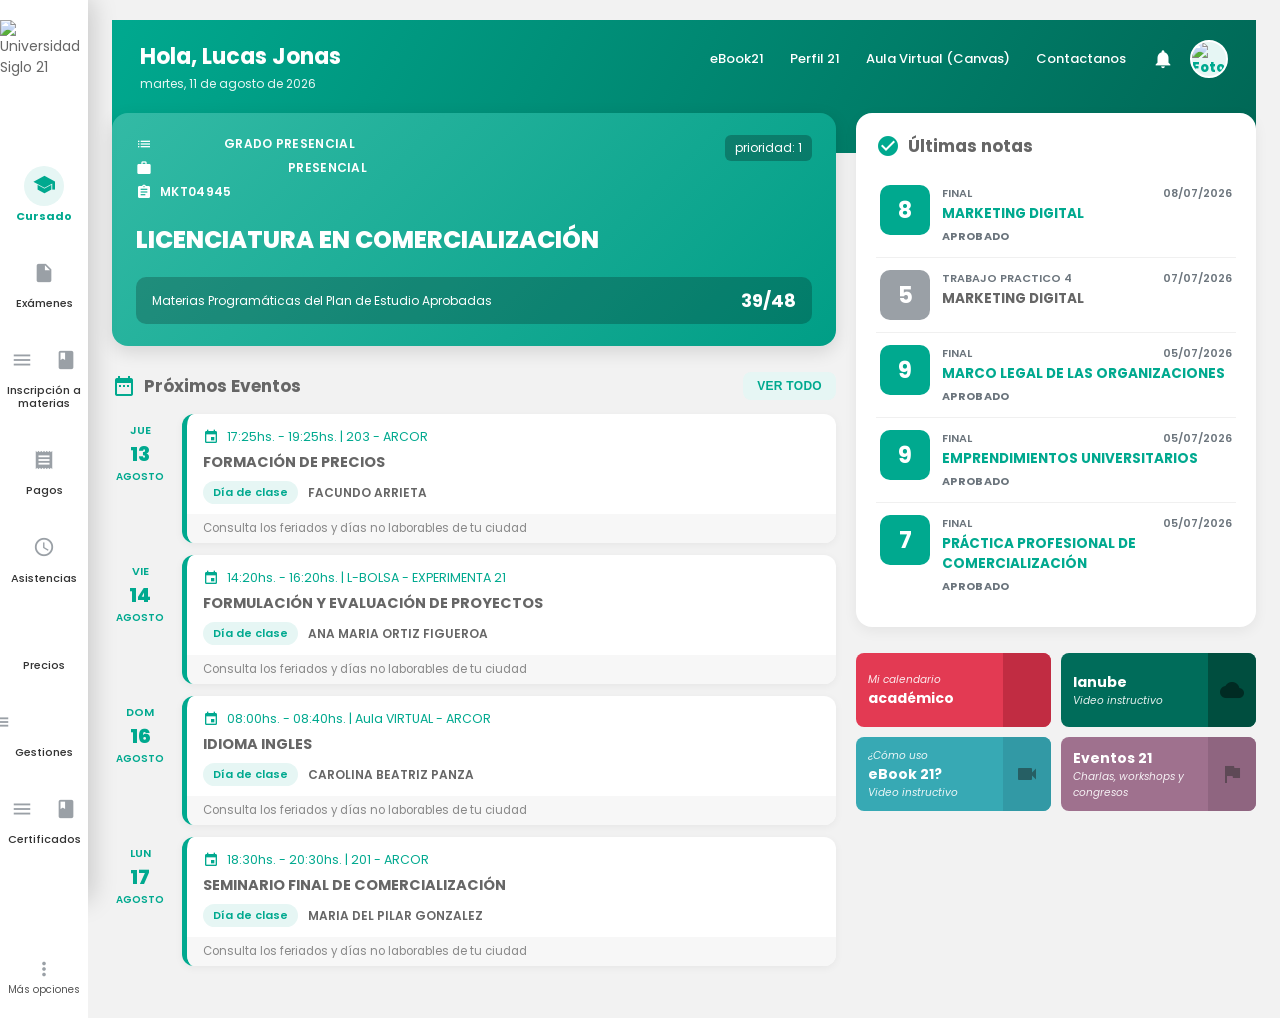
==== dashboard.html @ ba688d47 "Add files via upload" ====
<!DOCTYPE html>
<html lang="es-AR">
<head>
<meta charset="UTF-8">
<title>Universidad Demo 21 - Portal Estudiantes</title>
<meta name="viewport" content="width=device-width, initial-scale=1">
<link rel="preconnect" href="https://fonts.googleapis.com">
<link rel="preconnect" href="https://fonts.gstatic.com" crossorigin>
<link href="https://fonts.googleapis.com/css2?family=Poppins:wght@300;400;500;600;700;800&display=swap" rel="stylesheet">
<link href="https://fonts.googleapis.com/icon?family=Material+Icons" rel="stylesheet">
<style>
  :root{
    --green-1000:#00a98f;
    --deep-green-1000:#006755;
    --green-100:#e6f6f4;
    --pink:#e34274;
    --text-main:#00a98f;
    --text-muted:#666;
    --border:#eee;
  }
  *{box-sizing:border-box;margin:0;padding:0;}
  body{
    font-family:'Poppins',sans-serif;
    background:#f2f2f2;
    color:#666;
    font-size:14px;
  }
  .layout{display:flex;min-height:100vh;}

  /* ===== SIDEBAR ===== */
  .sidebar{
    width:88px;
    background:#fff;
    display:flex;
    flex-direction:column;
    align-items:center;
    padding:20px 0;
    flex-shrink:0;
    position:relative;
    z-index:55;
  }
  .sidebar-brand{
    width:44px;height:44px;
    border-radius:50%;
    background:#fff;
    border:2px solid var(--green-1000);
    color:var(--green-1000);
    display:flex;align-items:center;justify-content:center;
    font-weight:800;font-size:12px;
    margin-bottom:24px;
    flex-shrink:0;
  }
  .sidebar-nav{
    display:flex;
    flex-direction:column;
    justify-content:center;
    align-items:center;
    flex:1;
    width:100%;
  }
  .sidebar-item{
    display:flex;
    flex-direction:column;
    align-items:center;
    text-align:center;
    color:#333;
    text-decoration:none;
    margin-bottom:22px;
    width:100%;
    padding:4px 6px;
    cursor:pointer;
  }
  .sidebar-item .icon-circle{
    width:40px;height:40px;
    border-radius:50%;
    display:flex;align-items:center;justify-content:center;
    margin-bottom:4px;
    background:transparent;
    transition:background .15s ease;
  }
  .sidebar-item .material-icons{font-size:22px;color:#9aa0a6;}
  .sidebar-item span{font-size:11px;font-weight:500;line-height:1.2;color:#333;}
  .sidebar-item.active .icon-circle{background:var(--green-100);}
  .sidebar-item.active .material-icons{color:var(--green-1000);}
  .sidebar-item.active span{color:var(--green-1000);font-weight:700;}
  .sidebar-more{
    margin-top:auto;
    display:flex;
    flex-direction:column;
    align-items:center;
    color:#555;
    cursor:pointer;
  }
  .sidebar-more .material-icons{font-size:22px;color:#9aa0a6;}
  .sidebar-more span{font-size:10px;margin-top:2px;}

  /* ===== MAIN ===== */
  .main{flex:1;min-width:0;padding:20px 24px 40px;}

  .header{
    background:linear-gradient(120deg,var(--green-1000),var(--deep-green-1000));
    border-radius:0 0 28px 0;
    color:#fff;
    padding:20px 28px 60px;
    position:relative;
    overflow:hidden;
    margin-bottom:-40px;
  }
  .header .top-row{
    display:flex;
    justify-content:space-between;
    align-items:flex-start;
    flex-wrap:wrap;
    gap:12px;
  }
  .header h1{font-size:22px;font-weight:700;}
  .header .date{font-size:12px;opacity:.9;margin-top:2px;}
  .header nav{display:flex;gap:26px;align-items:center;flex-wrap:wrap;}
  .header nav a{color:#fff;text-decoration:none;font-size:13px;font-weight:500;}
  .header nav a:hover{text-decoration:underline;}
  .header-icons{display:flex;align-items:center;gap:16px;}
  .header-icons .material-icons{font-size:22px;cursor:pointer;}

  /* ===== PROFILE PANEL ===== */
  .profile-overlay{
    position:fixed;top:0;left:88px;right:0;bottom:0;background:rgba(0,0,0,.35);z-index:40;
    opacity:0;pointer-events:none;transition:opacity .2s ease;
  }
  .profile-overlay.open{opacity:1;pointer-events:auto;}
  .profile-panel{
    position:fixed;top:0;left:88px;height:100vh;width:360px;max-width:calc(100vw - 88px);
    background:#fff;z-index:50;transform:translateX(-100%);
    transition:transform .25s ease;display:flex;flex-direction:column;
    box-shadow:4px 0 24px rgba(0,0,0,.18);
  }
  .profile-panel.open{transform:translateX(0);}
  .profile-header{
    background:var(--green-1000);color:#fff;padding:18px 20px;
    display:flex;align-items:center;gap:10px;flex-shrink:0;
  }
  .profile-header .material-icons{cursor:pointer;font-size:20px;}
  .profile-header h3{font-size:16px;font-weight:600;}
  .profile-body{flex:1;overflow-y:auto;padding:22px 20px 40px;}
  .profile-section-title{color:var(--green-1000);font-size:16px;font-weight:800;margin-bottom:16px;}
  .profile-top{display:flex;gap:16px;align-items:flex-start;margin-bottom:6px;}
  .profile-avatar-lg{
    width:72px;height:72px;border-radius:50%;
    background:var(--green-100);
    border:2px solid var(--green-1000);
    flex-shrink:0;
    display:flex;align-items:center;justify-content:center;
    font-weight:800;font-size:22px;color:var(--green-1000);
  }
  .info-row{margin-bottom:10px;}
  .info-label{display:block;color:var(--green-1000);font-size:12px;font-weight:600;margin-bottom:1px;}
  .info-value{font-size:13px;color:#333;word-break:break-word;}
  .profile-body hr{border:none;border-top:1px solid #eee;margin:16px 0 20px;}
  .field{margin-bottom:14px;}
  .field label{display:block;font-size:12px;color:var(--green-1000);font-weight:600;margin-bottom:5px;}
  .field input{
    width:100%;padding:9px 12px;border:1px solid #e2e2e2;border-radius:6px;
    font-size:13px;font-family:inherit;color:#333;background:#fff;
  }
  .field input[readonly]{background:#fff;color:#333;}
  .field input.gray-field{background:#f5f5f5;color:#888;}
  .field-row{display:flex;gap:12px;}
  .field-row .field{flex:1;}
  .field.flex-2{flex:2;}
  .field-actions{display:flex;justify-content:center;margin-top:10px;margin-bottom:8px;}
  .btn-save{
    background:#e0e0e0;color:#9e9e9e;border:none;padding:10px 34px;
    border-radius:20px;font-weight:700;font-size:13px;cursor:not-allowed;
  }
  .link-change-pass{color:var(--green-1000);font-size:12px;text-decoration:underline;cursor:pointer;}
  .avatar{
    width:38px;height:38px;border-radius:50%;
    background:var(--green-100);
    border:2px solid #fff;
    display:flex;align-items:center;justify-content:center;
    font-weight:800;font-size:13px;color:var(--green-1000);
  }

  .content{display:flex;gap:20px;align-items:flex-start;flex-wrap:wrap;position:relative;z-index:2;}
  .col-left{flex:1 1 620px;min-width:320px;}
  .col-right{flex:0 1 400px;min-width:300px;}

  .career-card{
    background:linear-gradient(135deg,#33baa5,#009e86);
    border-radius:16px;color:#fff;padding:22px 24px;position:relative;
    overflow:hidden;box-shadow:0 6px 18px rgba(0,0,0,.12);
  }
  .career-meta div{
    display:flex;align-items:center;gap:8px;font-size:12px;font-weight:600;
    margin-bottom:6px;text-transform:uppercase;letter-spacing:.3px;
  }
  .career-meta .material-icons{font-size:16px;}
  .priority-badge{background:rgba(0,0,0,.25);padding:4px 10px;border-radius:6px;font-size:12px;height:fit-content;}
  .career-name{font-size:24px;font-weight:800;margin:10px 0 22px;line-height:1.25;}
  .career-progress{
    background:rgba(0,0,0,.22);border-radius:10px;display:flex;
    justify-content:space-between;align-items:center;padding:10px 16px;font-size:12px;
  }
  .career-progress .num{font-size:18px;font-weight:700;}
  .career-card .top{display:flex;justify-content:space-between;align-items:flex-start;margin-bottom:18px;}

  .section-title{display:flex;align-items:center;justify-content:space-between;margin:26px 0 14px;}
  .section-title .left{display:flex;align-items:center;gap:8px;}
  .section-title .material-icons{color:var(--text-main);}
  .section-title h2{font-size:17px;font-weight:700;color:#666;}
  .btn-outline{
    border:none;background:#e6f6f4;color:var(--text-main);font-size:12px;
    font-weight:700;padding:7px 14px;border-radius:8px;cursor:pointer;letter-spacing:.3px;
  }

  .event-card{display:flex;gap:14px;margin-bottom:12px;}
  .event-date{width:56px;flex-shrink:0;text-align:center;padding-top:8px;color:var(--text-main);}
  .event-date .dow{font-size:11px;font-weight:600;}
  .event-date .day{font-size:20px;font-weight:800;}
  .event-date .month{font-size:10px;font-weight:600;}
  .event-body{
    flex:1;background:#fff;border-radius:12px;overflow:hidden;
    box-shadow:0 2px 8px rgba(0,0,0,.05);border-left:5px solid var(--green-1000);
  }
  .event-body .inner{padding:14px 16px 10px;}
  .event-time{display:flex;align-items:center;gap:8px;font-size:12.5px;color:var(--text-main);margin-bottom:6px;}
  .event-time .material-icons{font-size:16px;color:var(--text-main);}
  .event-title{font-size:14.5px;font-weight:700;color:#666;margin-bottom:8px;}
  .event-footer{display:flex;align-items:center;gap:10px;flex-wrap:wrap;}
  .tag{background:#e6f6f4;color:var(--text-main);font-size:11px;font-weight:600;padding:3px 10px;border-radius:20px;}
  .teacher{font-size:12px;color:#666;font-weight:600;}
  .event-note{background:#f7f7f7;font-size:11.5px;color:#888;padding:6px 16px;}

  .grades-panel{background:#fff;border-radius:16px;padding:20px;box-shadow:0 4px 14px rgba(0,0,0,.06);}
  .grade-card{display:flex;align-items:flex-start;gap:12px;padding:12px 4px;border-bottom:1px solid #f0f0f0;}
  .grade-card:last-child{border-bottom:none;}
  .score{
    width:50px;height:50px;border-radius:10px;background:var(--green-1000);color:#fff;
    display:flex;align-items:center;justify-content:center;font-size:22px;font-weight:700;flex-shrink:0;
  }
  .score.low{background:#9aa0a6;}
  .grade-top{display:flex;justify-content:space-between;font-size:11px;color:#6c757d;font-weight:600;text-transform:uppercase;margin-bottom:2px;}
  .grade-subject{font-size:13.5px;font-weight:700;text-transform:uppercase;color:#666;margin-bottom:4px;}
  .grade-card.approved .grade-subject{color:var(--green-1000);}
  .grade-status{font-size:11px;font-weight:700;color:#6c757d;letter-spacing:.3px;}

  .banner{display:flex;gap:10px;margin-top:26px;flex-wrap:wrap;}
  .banner-item{
    flex:1 1 190px;display:flex;align-items:stretch;border-radius:8px;overflow:hidden;
    color:#fff;text-decoration:none;min-height:74px;
  }
  .banner-item .txt{flex:1;padding:10px 12px;display:flex;flex-direction:column;justify-content:center;}
  .banner-item .txt strong{font-size:14px;}
  .banner-item .txt small{font-size:10.5px;font-style:italic;opacity:.9;}
  .banner-item .icon-box{width:48px;flex-shrink:0;display:flex;align-items:center;justify-content:center;}
  .banner-item .icon-box .material-icons{font-size:24px;}
  .b1{background:#e33a53;}.b1 .icon-box{background:#c12c42;color:#9e051b;}
  .b2{background:#006c5a;}.b2 .icon-box{background:#004e3f;color:#002b23;}
  .b3{background:#37a9b4;}.b3 .icon-box{background:#3299a5;color:#265f64;}
  .b4{background:#9f718e;}.b4 .icon-box{background:#8f6580;color:#5e4956;}

  .mock-badge{
    position:fixed;left:14px;bottom:12px;z-index:60;
    font-family:'Poppins',sans-serif;font-size:11px;letter-spacing:.04em;
    color:#fff;background:rgba(0,0,0,.55);padding:5px 10px;border-radius:20px;
  }

  @media (max-width:900px){
    .layout{flex-direction:column;}
    .sidebar{flex-direction:row;width:100%;justify-content:space-around;padding:10px 0;overflow-x:auto;}
    .sidebar-brand{display:none;}
    .sidebar-nav{flex-direction:row;flex:0;width:auto;}
    .sidebar-item{margin-bottom:0;width:auto;}
    .sidebar-more{margin-top:0;}
    .main{padding:16px;}
    .header{border-radius:0 0 20px 20px;}
    .col-right{flex:1 1 100%;}
    .profile-overlay{left:0;}
    .profile-panel{left:0;max-width:88vw;}
  }
</style>
</head>
<body>
<div class="layout">

  <aside class="sidebar">
    <img class="logo" src="https://estudiantes.uesiglo21.edu.ar/es-AR/app/assets/img/iso_siglo_21.svg" alt="Universidad Siglo 21">
    <div class="sidebar-nav">
      <div class="sidebar-item active"><span class="icon-circle"><span class="material-icons">school</span></span><span>Cursado</span></div>
      <div class="sidebar-item"><span class="icon-circle"><span class="material-icons">insert_drive_file</span></span><span>Exámenes</span></div>
      <div class="sidebar-item"><span class="icon-circle"><span class="material-icons">menu_book</span></span><span>Inscripción a materias</span></div>
      <div class="sidebar-item"><span class="icon-circle"><span class="material-icons">receipt</span></span><span>Pagos</span></div>
      <div class="sidebar-item"><span class="icon-circle"><span class="material-icons">schedule</span></span><span>Asistencias</span></div>
      <div class="sidebar-item"><span class="icon-circle"><span class="material-icons">receipt_long</span></span><span>Precios</span></div>
      <div class="sidebar-item"><span class="icon-circle"><span class="material-icons">list_alt</span></span><span>Gestiones</span></div>
      <div class="sidebar-item"><span class="icon-circle"><span class="material-icons">menu_book</span></span><span>Certificados</span></div>
    </div>
    <div class="sidebar-more">
      <span class="material-icons">more_vert</span>
      <span>Más opciones</span>
    </div>
  </aside>

  <main class="main">

    <div class="header">
      <div class="top-row">
        <div>
          <h1 id="greeting">Hola,</h1>
          <div class="date">martes, 11 de agosto de 2026</div>
        </div>
        <nav>
          <a href="#">eBook21</a>
          <a href="#">Perfil 21</a>
          <a href="#">Aula Virtual (Canvas)</a>
          <a href="#">Contactanos</a>
          <div class="header-icons">
            <span class="material-icons">notifications</span>
            <div class="avatar" onclick="openProfile()"><img src="https://estudiantes.uesiglo21.edu.ar/es-AR/app/assets/img/avatar_user.jpg" alt="Foto de perfil" style="width:100%;height:100%;border-radius:50%;object-fit:cover;"></div>
          </div>
        </nav>
      </div>
    </div>

    <div class="content">
      <div class="col-left">

        <div class="career-card">
          <div class="top">
            <div class="career-meta">
              <div><span class="material-icons">list_alt</span> GRADO PRESENCIAL</div>
              <div><span class="material-icons">work_outline</span> PRESENCIAL</div>
              <div><span class="material-icons">assignment</span> MKT04945</div>
            </div>
            <div class="priority-badge">prioridad: 1</div>
          </div>
          <div class="career-name">LICENCIATURA EN COMERCIALIZACIÓN</div>
          <div class="career-progress">
            <span>Materias Programáticas del Plan de Estudio Aprobadas</span>
            <span class="num">39/48</span>
          </div>
        </div>

        <div class="section-title">
          <div class="left"><span class="material-icons">date_range</span><h2>Próximos Eventos</h2></div>
          <button class="btn-outline">VER TODO</button>
        </div>

        <div class="event-card">
          <div class="event-date"><div class="dow">JUE</div><div class="day">13</div><div class="month">AGOSTO</div></div>
          <div class="event-body">
            <div class="inner">
              <div class="event-time"><span class="material-icons">event</span>17:25hs. - 19:25hs. | 203 - ARCOR</div>
              <div class="event-title">FORMACIÓN DE PRECIOS</div>
              <div class="event-footer"><span class="tag">Día de clase</span><span class="teacher">FACUNDO ARRIETA</span></div>
            </div>
            <div class="event-note">Consulta los feriados y días no laborables de tu ciudad</div>
          </div>
        </div>

        <div class="event-card">
          <div class="event-date"><div class="dow">VIE</div><div class="day">14</div><div class="month">AGOSTO</div></div>
          <div class="event-body">
            <div class="inner">
              <div class="event-time"><span class="material-icons">event</span>14:20hs. - 16:20hs. | L-BOLSA - EXPERIMENTA 21</div>
              <div class="event-title">FORMULACIÓN Y EVALUACIÓN DE PROYECTOS</div>
              <div class="event-footer"><span class="tag">Día de clase</span><span class="teacher">ANA MARIA ORTIZ FIGUEROA</span></div>
            </div>
            <div class="event-note">Consulta los feriados y días no laborables de tu ciudad</div>
          </div>
        </div>

        <div class="event-card">
          <div class="event-date"><div class="dow">DOM</div><div class="day">16</div><div class="month">AGOSTO</div></div>
          <div class="event-body">
            <div class="inner">
              <div class="event-time"><span class="material-icons">event</span>08:00hs. - 08:40hs. | Aula VIRTUAL - ARCOR</div>
              <div class="event-title">IDIOMA INGLES</div>
              <div class="event-footer"><span class="tag">Día de clase</span><span class="teacher">CAROLINA BEATRIZ PANZA</span></div>
            </div>
            <div class="event-note">Consulta los feriados y días no laborables de tu ciudad</div>
          </div>
        </div>

        <div class="event-card">
          <div class="event-date"><div class="dow">LUN</div><div class="day">17</div><div class="month">AGOSTO</div></div>
          <div class="event-body">
            <div class="inner">
              <div class="event-time"><span class="material-icons">event</span>18:30hs. - 20:30hs. | 201 - ARCOR</div>
              <div class="event-title">SEMINARIO FINAL DE COMERCIALIZACIÓN</div>
              <div class="event-footer"><span class="tag">Día de clase</span><span class="teacher">MARIA DEL PILAR GONZALEZ</span></div>
            </div>
            <div class="event-note">Consulta los feriados y días no laborables de tu ciudad</div>
          </div>
        </div>

      </div>

      <div class="col-right">
        <div class="grades-panel">
          <div class="section-title" style="margin-top:0;">
            <div class="left"><span class="material-icons">check_circle</span><h2>Últimas notas</h2></div>
          </div>

          <div class="grade-card approved">
            <div class="score">8</div>
            <div style="flex:1;">
              <div class="grade-top"><span>FINAL</span><span>08/07/2026</span></div>
              <div class="grade-subject">Marketing Digital</div>
              <div class="grade-status">APROBADO</div>
            </div>
          </div>

          <div class="grade-card">
            <div class="score low">5</div>
            <div style="flex:1;">
              <div class="grade-top"><span>TRABAJO PRACTICO 4</span><span>07/07/2026</span></div>
              <div class="grade-subject">Marketing Digital</div>
            </div>
          </div>

          <div class="grade-card approved">
            <div class="score">9</div>
            <div style="flex:1;">
              <div class="grade-top"><span>FINAL</span><span>05/07/2026</span></div>
              <div class="grade-subject">Marco Legal de las Organizaciones</div>
              <div class="grade-status">APROBADO</div>
            </div>
          </div>

          <div class="grade-card approved">
            <div class="score">9</div>
            <div style="flex:1;">
              <div class="grade-top"><span>FINAL</span><span>05/07/2026</span></div>
              <div class="grade-subject">Emprendimientos Universitarios</div>
              <div class="grade-status">APROBADO</div>
            </div>
          </div>

          <div class="grade-card approved">
            <div class="score">7</div>
            <div style="flex:1;">
              <div class="grade-top"><span>FINAL</span><span>05/07/2026</span></div>
              <div class="grade-subject">Práctica Profesional de Comercialización</div>
              <div class="grade-status">APROBADO</div>
            </div>
          </div>
        </div>

        <div class="banner">
          <a class="banner-item b1" href="#">
            <div class="txt"><small>Mi calendario</small><strong>académico</strong></div>
            <div class="icon-box"><span class="material-icons">calendar_today</span></div>
          </a>
          <a class="banner-item b2" href="#">
            <div class="txt"><strong>lanube</strong><small>Video instructivo</small></div>
            <div class="icon-box"><span class="material-icons">cloud</span></div>
          </a>
          <a class="banner-item b3" href="#">
            <div class="txt"><small>¿Cómo uso</small><strong>eBook 21?</strong><small>Video instructivo</small></div>
            <div class="icon-box"><span class="material-icons">videocam</span></div>
          </a>
          <a class="banner-item b4" href="#">
            <div class="txt"><strong>Eventos 21</strong><small>Charlas, workshops y congresos</small></div>
            <div class="icon-box"><span class="material-icons">flag</span></div>
          </a>
        </div>
      </div>
    </div>
  </main>
</div>

<div class="profile-overlay" id="profileOverlay" onclick="closeProfile()"></div>
<aside class="profile-panel" id="profilePanel">
  <div class="profile-header">
    <span class="material-icons" onclick="closeProfile()">arrow_back_ios</span>
    <h3>Mi Perfil</h3>
  </div>
  <div class="profile-body">
    <h4 class="profile-section-title">Datos Personales</h4>
    <div class="profile-top">
      <div class="profile-avatar-lg"><img src="https://estudiantes.uesiglo21.edu.ar/es-AR/app/assets/img/avatar_user.jpg" alt="Foto de perfil" style="width:100%;height:100%;border-radius:50%;object-fit:cover;"></div>
      <div style="flex:1;">
        <div class="info-row">
          <span class="info-label">Nombre</span>
          <span class="info-value" id="pNombre">-</span>
        </div>
        <div class="info-row">
          <span class="info-label">Apellido</span>
          <span class="info-value" id="pApellido">-</span>
        </div>
        <div class="info-row">
          <span class="info-label">Email institucional</span>
          <span class="info-value" id="pEmailInst">-</span>
        </div>
      </div>
    </div>
    <hr>
    <form onsubmit="return false;">
      <div class="field">
        <label>Email personal</label>
        <input type="email" id="pEmailPersonal" readonly>
      </div>
      <div class="field">
        <label>Teléfono celular</label>
        <input type="text" id="pCelular" readonly>
      </div>
      <div class="field">
        <label>Teléfono fijo</label>
        <input type="text" id="pFijo" readonly>
      </div>
      <div class="field-row">
        <div class="field flex-2">
          <label>Calle</label>
          <input type="text" value="S/d" readonly>
        </div>
        <div class="field">
          <label>Número</label>
          <input type="text" value="0" readonly>
        </div>
      </div>
      <div class="field-row">
        <div class="field">
          <label>Piso</label>
          <input type="text" placeholder="Ej: 2" readonly>
        </div>
        <div class="field">
          <label>Depto</label>
          <input type="text" placeholder="Ej: D" readonly>
        </div>
        <div class="field">
          <label>Torre</label>
          <input type="text" placeholder="Ej: 1" readonly>
        </div>
      </div>
      <div class="field-row">
        <div class="field flex-2">
          <label>Barrio</label>
          <input type="text" value="S/d" readonly>
        </div>
        <div class="field">
          <label>Código postal</label>
          <input type="text" id="pCP" readonly>
        </div>
      </div>
      <div class="field">
        <label>Localidad</label>
        <input type="text" value="Córdoba" readonly>
      </div>
      <div class="field">
        <label>Provincia</label>
        <input type="text" value="Córdoba" class="gray-field" readonly>
      </div>
      <div class="field">
        <label>País</label>
        <input type="text" value="Argentina" class="gray-field" readonly>
      </div>
      <div class="field-actions">
        <button type="button" class="btn-save" disabled>Guardar cambios</button>
      </div>
      <div class="field-actions">
        <a href="#" class="link-change-pass" onclick="return false;">Cambiar contraseña</a>
      </div>
    </form>
  </div>
</aside>
<script>
  // Datos de ejemplo de los integrantes del grupo (solo para esta demo visual)
  const PROFILES = {
    1: {
      nombre: 'Lucas Jonas',
      apellido: 'Dilewski',
      emailInstitucional: 'LucasDilewski@soysiglo.21.edu.ar',
      emailPersonal: '45692716@colegioelsalvador.edu.ar',
      celular: '5493512351788',
      fijo: '5493512351788',
      codigoPostal: '5000'
    },
    2: {
      nombre: 'Alesio',
      apellido: 'Giudice',
      emailInstitucional: 'AlesioGiudice@soysiglo.21.edu.ar',
      emailPersonal: 'alesio.giudice@gmail.com',
      celular: '3518578087',
      fijo: '3518578087',
      codigoPostal: '5014'
    },
    3: {
      nombre: 'Fernanda Candelaria',
      apellido: 'Peon',
      emailInstitucional: 'FernandaPeon@soysiglo.21.edu.ar',
      emailPersonal: 'peonfernandac@gmail.com',
      celular: '3515321516',
      fijo: '3515321516',
      codigoPostal: '5014'
    },
    4: {
      nombre: 'Agustin Franco',
      apellido: 'Dilewski',
      emailInstitucional: 'AgustinDilewski@soysiglo.21.edu.ar',
      emailPersonal: 'Agustindilewski7@gmail.com',
      celular: '3512371328',
      fijo: '3512371328',
      codigoPostal: '5008'
    }
  };

  function initials(nombre, apellido){
    const n = nombre ? nombre.trim()[0] : '';
    const a = apellido ? apellido.trim()[0] : '';
    return (n + a).toUpperCase() || '--';
  }

  function loadProfile(){
    const params = new URLSearchParams(window.location.search);
    const userId = params.get('user') || '1';
    const p = PROFILES[userId] || PROFILES[1];

    document.getElementById('greeting').textContent = `Hola, ${p.nombre}`;
    const ini = initials(p.nombre, p.apellido);

    document.getElementById('pNombre').textContent = p.nombre;
    document.getElementById('pApellido').textContent = p.apellido;
    document.getElementById('pEmailInst').textContent = p.emailInstitucional;
    document.getElementById('pEmailPersonal').value = p.emailPersonal;
    document.getElementById('pCelular').value = p.celular;
    document.getElementById('pFijo').value = p.fijo;
    document.getElementById('pCP').value = p.codigoPostal;
  }

  function openProfile(){
    document.getElementById('profilePanel').classList.add('open');
    document.getElementById('profileOverlay').classList.add('open');
  }
  function closeProfile(){
    document.getElementById('profilePanel').classList.remove('open');
    document.getElementById('profileOverlay').classList.remove('open');
  }

  loadProfile();
</script>
</body>
</html>
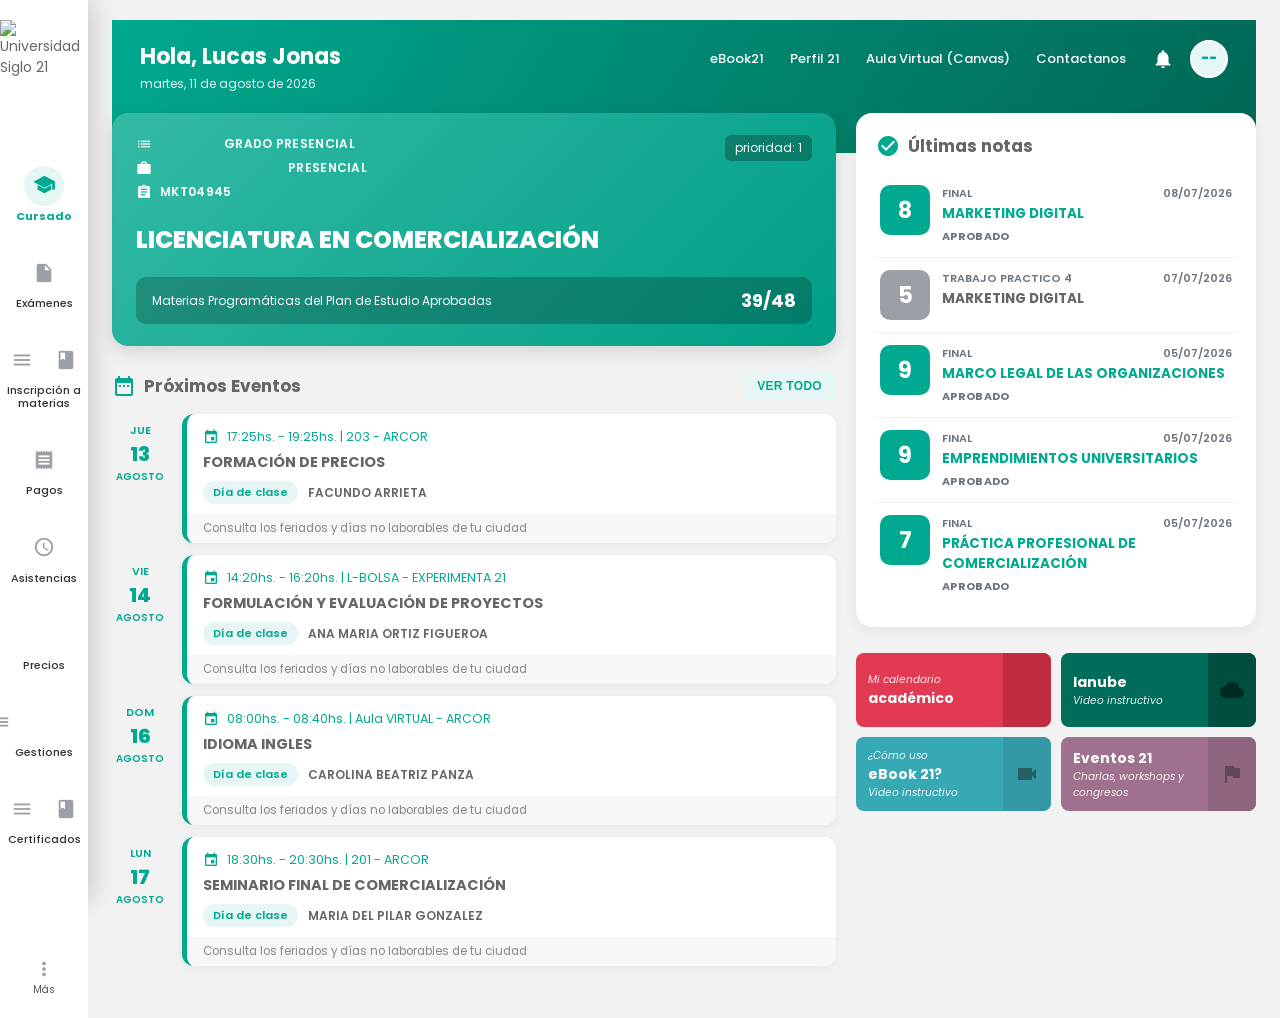
==== commit c3f91655: "Revamp mobile sidebar and profile panel styles" ====
--- a/dashboard.html
+++ b/dashboard.html
@@ -120,6 +120,7 @@
   .header nav a:hover{text-decoration:underline;}
   .header-icons{display:flex;align-items:center;gap:16px;}
   .header-icons .material-icons{font-size:22px;cursor:pointer;}
+  .mobile-menu-icon{display:none;}
 
   /* ===== PROFILE PANEL ===== */
   .profile-overlay{
@@ -266,16 +267,37 @@
 
   @media (max-width:900px){
     .layout{flex-direction:column;}
-    .sidebar{flex-direction:row;width:100%;justify-content:space-around;padding:10px 0;overflow-x:auto;}
+    .sidebar{
+      position:fixed;
+      left:0;right:0;bottom:0;top:auto;
+      flex-direction:row;
+      width:100%;
+      height:64px;
+      justify-content:space-around;
+      align-items:center;
+      padding:6px 4px;
+      box-shadow:0 -2px 12px rgba(0,0,0,.08);
+      overflow-x:visible;
+      z-index:55;
+    }
     .sidebar-brand{display:none;}
-    .sidebar-nav{flex-direction:row;flex:0;width:auto;}
+    .sidebar-nav{flex-direction:row;flex:1;width:auto;justify-content:space-around;}
     .sidebar-item{margin-bottom:0;width:auto;}
+    .sidebar-item .icon-circle{width:32px;height:32px;margin-bottom:2px;}
+    .sidebar-item .material-icons{font-size:20px;}
+    .sidebar-item span{font-size:9.5px;}
+    .sidebar-item.mobile-hide{display:none;}
     .sidebar-more{margin-top:0;}
-    .main{padding:16px;}
+    .sidebar-more .material-icons{font-size:20px;}
+    .sidebar-more span{font-size:9.5px;}
+
+    .main{padding:16px;padding-bottom:84px;}
     .header{border-radius:0 0 20px 20px;}
+    .header nav a{display:none;}
+    .mobile-menu-icon{display:inline-block;}
     .col-right{flex:1 1 100%;}
-    .profile-overlay{left:0;}
-    .profile-panel{left:0;max-width:88vw;}
+    .profile-overlay{left:0;bottom:64px;}
+    .profile-panel{left:0;max-width:88vw;height:calc(100vh - 64px);}
   }
 </style>
 </head>
@@ -289,14 +311,14 @@
       <div class="sidebar-item"><span class="icon-circle"><span class="material-icons">insert_drive_file</span></span><span>Exámenes</span></div>
       <div class="sidebar-item"><span class="icon-circle"><span class="material-icons">menu_book</span></span><span>Inscripción a materias</span></div>
       <div class="sidebar-item"><span class="icon-circle"><span class="material-icons">receipt</span></span><span>Pagos</span></div>
-      <div class="sidebar-item"><span class="icon-circle"><span class="material-icons">schedule</span></span><span>Asistencias</span></div>
-      <div class="sidebar-item"><span class="icon-circle"><span class="material-icons">receipt_long</span></span><span>Precios</span></div>
-      <div class="sidebar-item"><span class="icon-circle"><span class="material-icons">list_alt</span></span><span>Gestiones</span></div>
-      <div class="sidebar-item"><span class="icon-circle"><span class="material-icons">menu_book</span></span><span>Certificados</span></div>
+      <div class="sidebar-item mobile-hide"><span class="icon-circle"><span class="material-icons">schedule</span></span><span>Asistencias</span></div>
+      <div class="sidebar-item mobile-hide"><span class="icon-circle"><span class="material-icons">receipt_long</span></span><span>Precios</span></div>
+      <div class="sidebar-item mobile-hide"><span class="icon-circle"><span class="material-icons">list_alt</span></span><span>Gestiones</span></div>
+      <div class="sidebar-item mobile-hide"><span class="icon-circle"><span class="material-icons">menu_book</span></span><span>Certificados</span></div>
     </div>
     <div class="sidebar-more">
       <span class="material-icons">more_vert</span>
-      <span>Más opciones</span>
+      <span>Más</span>
     </div>
   </aside>
 
@@ -315,7 +337,8 @@
           <a href="#">Contactanos</a>
           <div class="header-icons">
             <span class="material-icons">notifications</span>
-            <div class="avatar" onclick="openProfile()"><img src="https://estudiantes.uesiglo21.edu.ar/es-AR/app/assets/img/avatar_user.jpg" alt="Foto de perfil" style="width:100%;height:100%;border-radius:50%;object-fit:cover;"></div>
+            <span class="material-icons mobile-menu-icon" onclick="openProfile()">menu</span>
+            <div class="avatar" id="avatarInitials" onclick="openProfile()">--</div>
           </div>
         </nav>
       </div>
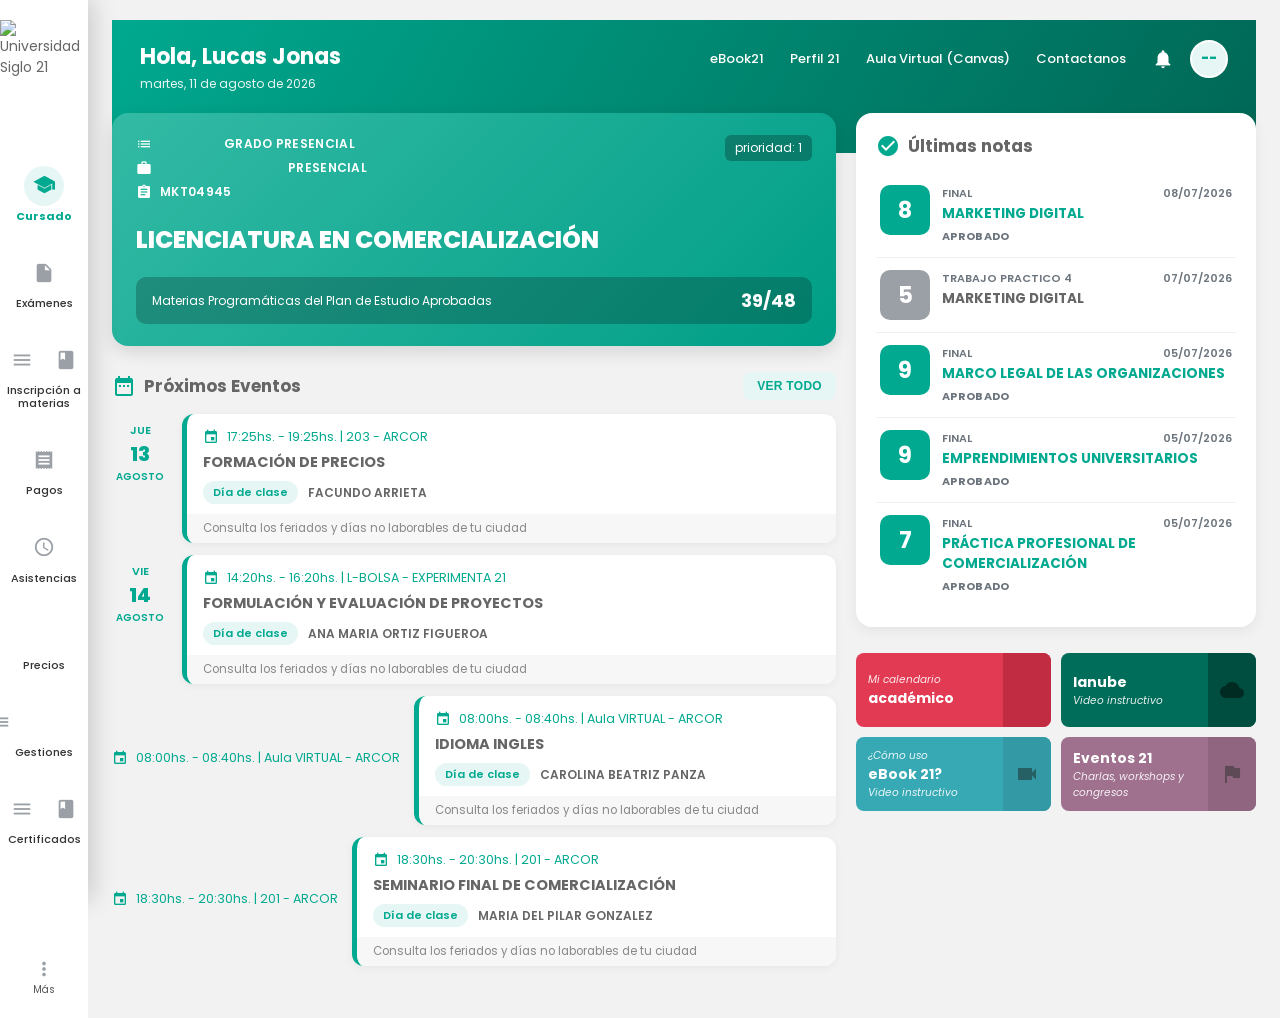
==== commit ff338fd8: "Update dashboard.html" ====
--- a/dashboard.html
+++ b/dashboard.html
@@ -223,8 +223,9 @@
     box-shadow:0 2px 8px rgba(0,0,0,.05);border-left:5px solid var(--green-1000);
   }
   .event-body .inner{padding:14px 16px 10px;}
-  .event-time{display:flex;align-items:center;gap:8px;font-size:12.5px;color:var(--text-main);margin-bottom:6px;}
+  .event-time{display:flex;align-items:center;gap:8px;font-size:12.5px;color:var(--text-main);margin-bottom:6px;flex-wrap:wrap;}
   .event-time .material-icons{font-size:16px;color:var(--text-main);}
+  .event-date-inline{display:none;font-weight:700;}
   .event-title{font-size:14.5px;font-weight:700;color:#666;margin-bottom:8px;}
   .event-footer{display:flex;align-items:center;gap:10px;flex-wrap:wrap;}
   .tag{background:#e6f6f4;color:var(--text-main);font-size:11px;font-weight:600;padding:3px 10px;border-radius:20px;}
@@ -291,14 +292,22 @@
     .sidebar-more .material-icons{font-size:20px;}
     .sidebar-more span{font-size:9.5px;}
 
-    .main{padding:16px;padding-bottom:84px;}
-    .header{border-radius:0 0 20px 20px;}
+    .main{padding:0 16px 84px;}
+    .header{
+      border-radius:0 0 20px 20px;
+      margin-left:-16px;
+      margin-right:-16px;
+      width:calc(100% + 32px);
+    }
     .header nav a{display:none;}
     .mobile-menu-icon{display:inline-block;}
+    .avatar{display:none;}
+    .event-date{display:none;}
+    .event-date-inline{display:inline;}
     .col-right{flex:1 1 100%;}
     .profile-overlay{left:0;bottom:64px;}
     .profile-panel{left:0;max-width:88vw;height:calc(100vh - 64px);}
-  }
+  }  
 </style>
 </head>
 <body>
@@ -372,7 +381,7 @@
           <div class="event-date"><div class="dow">JUE</div><div class="day">13</div><div class="month">AGOSTO</div></div>
           <div class="event-body">
             <div class="inner">
-              <div class="event-time"><span class="material-icons">event</span>17:25hs. - 19:25hs. | 203 - ARCOR</div>
+              <div class="event-time"><span class="material-icons">event</span><span class="event-date-inline">JUE 13/08 -</span><span>17:25hs. - 19:25hs. | 203 - ARCOR</span></div>
               <div class="event-title">FORMACIÓN DE PRECIOS</div>
               <div class="event-footer"><span class="tag">Día de clase</span><span class="teacher">FACUNDO ARRIETA</span></div>
             </div>
@@ -384,7 +393,7 @@
           <div class="event-date"><div class="dow">VIE</div><div class="day">14</div><div class="month">AGOSTO</div></div>
           <div class="event-body">
             <div class="inner">
-              <div class="event-time"><span class="material-icons">event</span>14:20hs. - 16:20hs. | L-BOLSA - EXPERIMENTA 21</div>
+              <div class="event-time"><span class="material-icons">event</span><span class="event-date-inline">VIE 14/08 -</span><span>14:20hs. - 16:20hs. | L-BOLSA - EXPERIMENTA 21</span></div>
               <div class="event-title">FORMULACIÓN Y EVALUACIÓN DE PROYECTOS</div>
               <div class="event-footer"><span class="tag">Día de clase</span><span class="teacher">ANA MARIA ORTIZ FIGUEROA</span></div>
             </div>
@@ -393,7 +402,7 @@
         </div>
 
         <div class="event-card">
-          <div class="event-date"><div class="dow">DOM</div><div class="day">16</div><div class="month">AGOSTO</div></div>
+          <div class="event-time"><span class="material-icons">event</span><span class="event-date-inline">DOM 16/08 -</span><span>08:00hs. - 08:40hs. | Aula VIRTUAL - ARCOR</span></div>
           <div class="event-body">
             <div class="inner">
               <div class="event-time"><span class="material-icons">event</span>08:00hs. - 08:40hs. | Aula VIRTUAL - ARCOR</div>
@@ -405,7 +414,7 @@
         </div>
 
         <div class="event-card">
-          <div class="event-date"><div class="dow">LUN</div><div class="day">17</div><div class="month">AGOSTO</div></div>
+          <div class="event-time"><span class="material-icons">event</span><span class="event-date-inline">LUN 17/08 -</span><span>18:30hs. - 20:30hs. | 201 - ARCOR</span></div>
           <div class="event-body">
             <div class="inner">
               <div class="event-time"><span class="material-icons">event</span>18:30hs. - 20:30hs. | 201 - ARCOR</div>
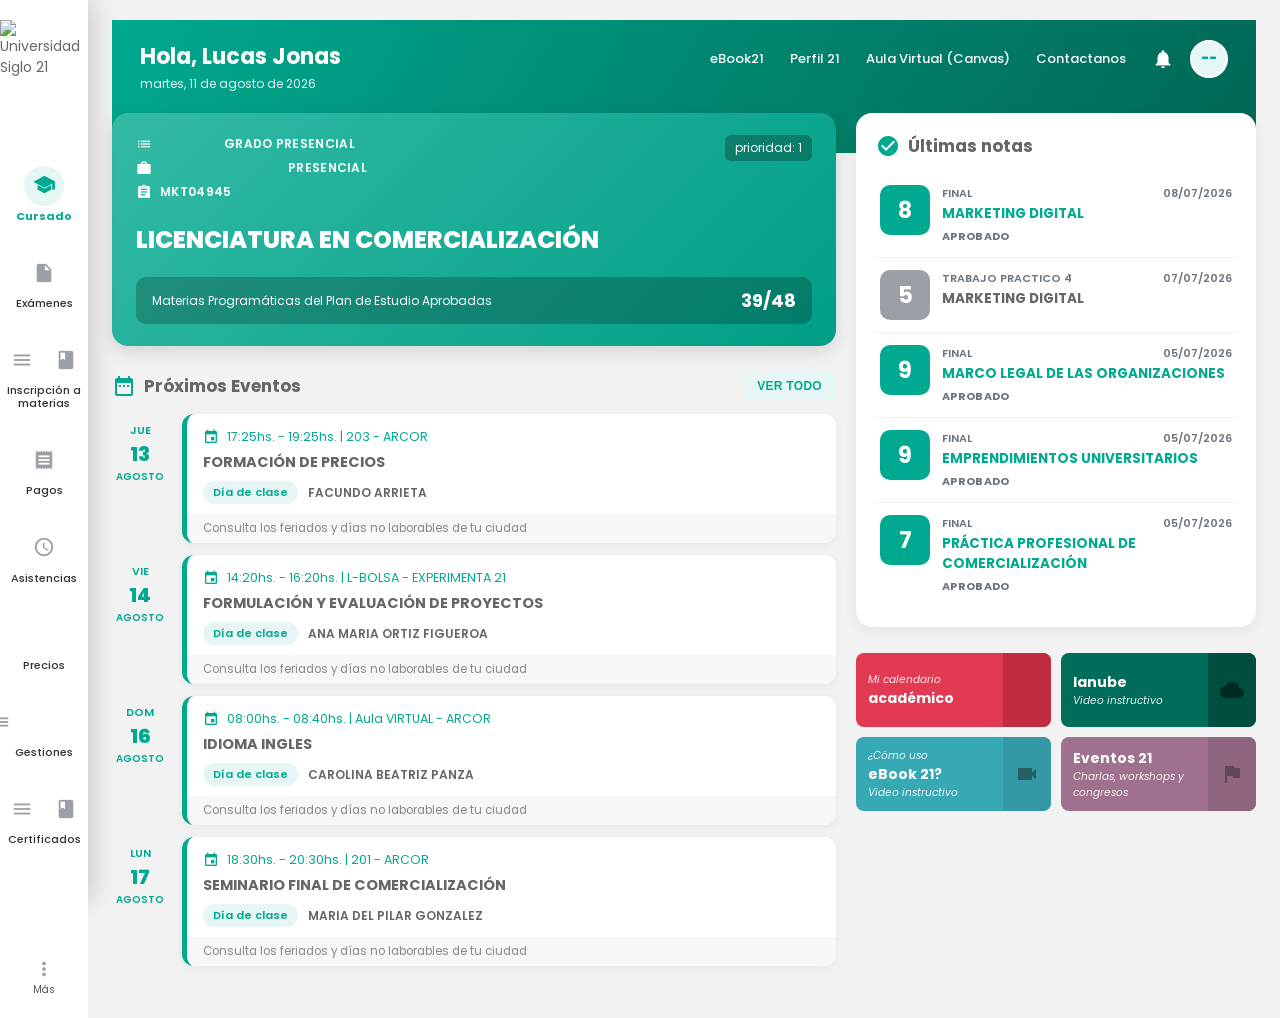
==== commit bddce842: "Update dashboard.html" ====
--- a/dashboard.html
+++ b/dashboard.html
@@ -402,10 +402,10 @@
         </div>
 
         <div class="event-card">
-          <div class="event-time"><span class="material-icons">event</span><span class="event-date-inline">DOM 16/08 -</span><span>08:00hs. - 08:40hs. | Aula VIRTUAL - ARCOR</span></div>
+          <div class="event-date"><div class="dow">DOM</div><div class="day">16</div><div class="month">AGOSTO</div></div>
           <div class="event-body">
             <div class="inner">
-              <div class="event-time"><span class="material-icons">event</span>08:00hs. - 08:40hs. | Aula VIRTUAL - ARCOR</div>
+              <div class="event-time"><span class="material-icons">event</span><span class="event-date-inline">DOM 16/08 -</span><span>08:00hs. - 08:40hs. | Aula VIRTUAL - ARCOR</span></div>
               <div class="event-title">IDIOMA INGLES</div>
               <div class="event-footer"><span class="tag">Día de clase</span><span class="teacher">CAROLINA BEATRIZ PANZA</span></div>
             </div>
@@ -414,10 +414,10 @@
         </div>
 
         <div class="event-card">
-          <div class="event-time"><span class="material-icons">event</span><span class="event-date-inline">LUN 17/08 -</span><span>18:30hs. - 20:30hs. | 201 - ARCOR</span></div>
+          <div class="event-date"><div class="dow">LUN</div><div class="day">17</div><div class="month">AGOSTO</div></div>
           <div class="event-body">
             <div class="inner">
-              <div class="event-time"><span class="material-icons">event</span>18:30hs. - 20:30hs. | 201 - ARCOR</div>
+              <div class="event-time"><span class="material-icons">event</span><span class="event-date-inline">LUN 17/08 -</span><span>18:30hs. - 20:30hs. | 201 - ARCOR</span></div>
               <div class="event-title">SEMINARIO FINAL DE COMERCIALIZACIÓN</div>
               <div class="event-footer"><span class="tag">Día de clase</span><span class="teacher">MARIA DEL PILAR GONZALEZ</span></div>
             </div>
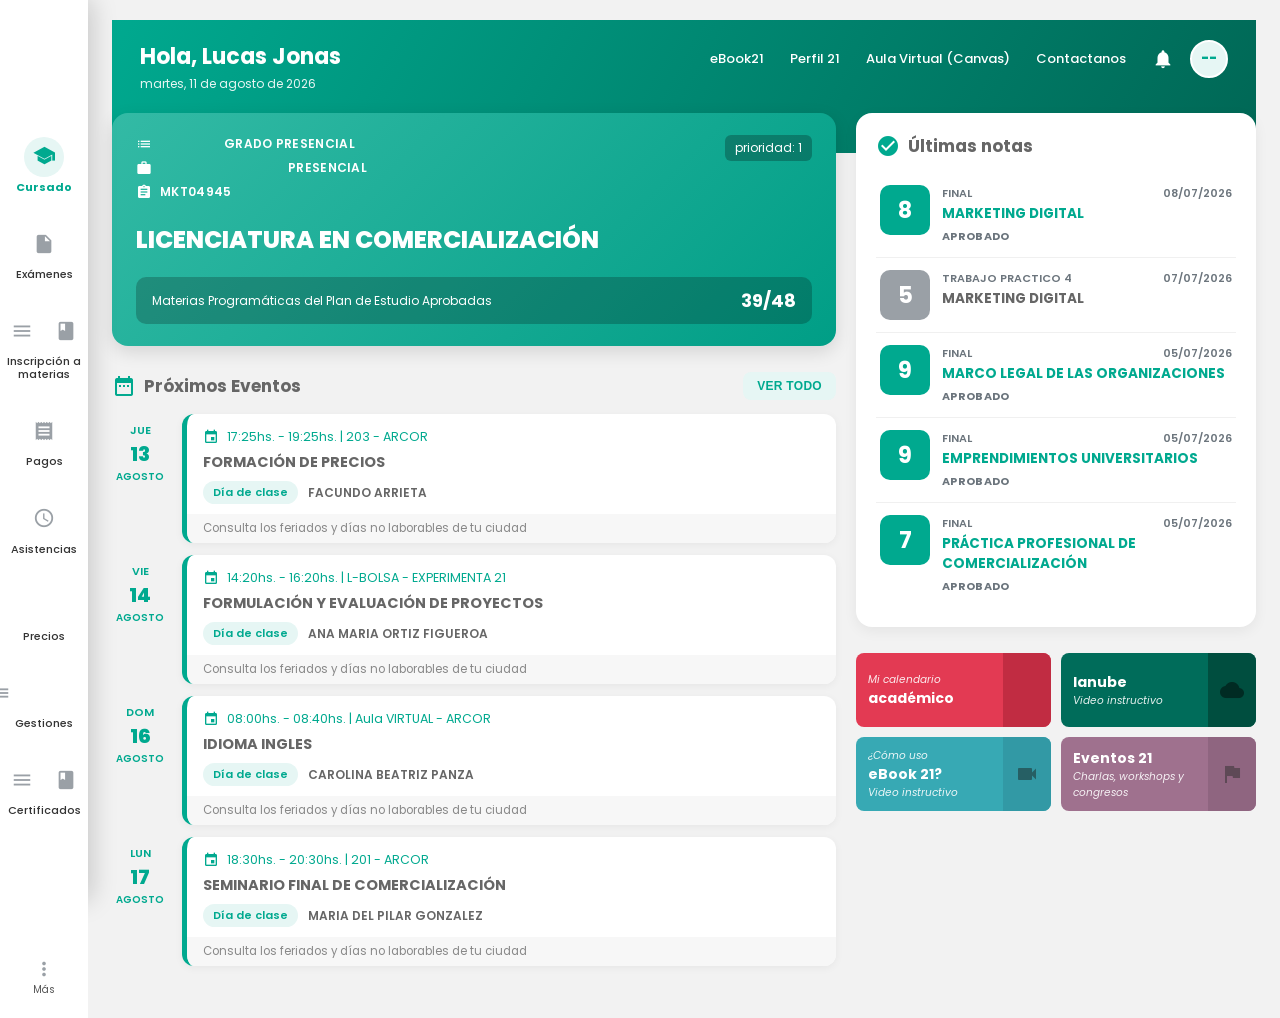
==== commit 6c1f7af2: "Update dashboard.html" ====
--- a/dashboard.html
+++ b/dashboard.html
@@ -281,7 +281,7 @@
       overflow-x:visible;
       z-index:55;
     }
-    .sidebar-brand{display:none;}
+    .sidebar-brand{display:none !important;}
     .sidebar-nav{flex-direction:row;flex:1;width:auto;justify-content:space-around;}
     .sidebar-item{margin-bottom:0;width:auto;}
     .sidebar-item .icon-circle{width:32px;height:32px;margin-bottom:2px;}
@@ -292,12 +292,11 @@
     .sidebar-more .material-icons{font-size:20px;}
     .sidebar-more span{font-size:9.5px;}
 
-    .main{padding:0 16px 84px;}
     .header{
-      border-radius:0 0 20px 20px;
-      margin-left:-16px;
-      margin-right:-16px;
-      width:calc(100% + 32px);
+    border-radius:0;
+    margin-left:-16px;
+    margin-right:-16px;
+    width:calc(100% + 32px);
     }
     .header nav a{display:none;}
     .mobile-menu-icon{display:inline-block;}
@@ -307,14 +306,49 @@
     .col-right{flex:1 1 100%;}
     .profile-overlay{left:0;bottom:64px;}
     .profile-panel{left:0;max-width:88vw;height:calc(100vh - 64px);}
-  }  
+
+    /* Próximos Eventos: carrusel horizontal, uno a la vez */
+    .events-carousel{
+      display:flex;
+      overflow-x:auto;
+      scroll-snap-type:x mandatory;
+      gap:14px;
+      padding-bottom:6px;
+      -webkit-overflow-scrolling:touch;
+      scrollbar-width:none;
+    }
+    .events-carousel::-webkit-scrollbar{display:none;}
+    .event-card{flex:0 0 100%;scroll-snap-align:center;margin-bottom:0;}
+
+    /* Banner (Mi calendario académico, lanube, etc.): carrusel horizontal, uno a la vez */
+    .banner{
+      display:flex;
+      flex-wrap:nowrap;
+      overflow-x:auto;
+      scroll-snap-type:x mandatory;
+      gap:10px;
+      padding-bottom:6px;
+      scrollbar-width:none;
+    }
+    .banner::-webkit-scrollbar{display:none;}
+    .banner-item{flex:0 0 100%;scroll-snap-align:center;min-height:90px;}
+
+    /* Ícono activo (Cursado) flotando sobre la barra, como en el sitio real */
+    .sidebar-item.active .icon-circle{
+      background:var(--green-1000);
+      width:52px;height:52px;
+      margin-top:-30px;
+      border:4px solid #fff;
+      box-shadow:0 4px 10px rgba(0,0,0,.18);
+    }
+    .sidebar-item.active .material-icons{color:#fff;font-size:24px;}
+  }
 </style>
 </head>
 <body>
 <div class="layout">
 
   <aside class="sidebar">
-    <img class="logo" src="https://estudiantes.uesiglo21.edu.ar/es-AR/app/assets/img/iso_siglo_21.svg" alt="Universidad Siglo 21">
     <div class="sidebar-nav">
       <div class="sidebar-item active"><span class="icon-circle"><span class="material-icons">school</span></span><span>Cursado</span></div>
       <div class="sidebar-item"><span class="icon-circle"><span class="material-icons">insert_drive_file</span></span><span>Exámenes</span></div>
@@ -376,7 +410,7 @@
           <div class="left"><span class="material-icons">date_range</span><h2>Próximos Eventos</h2></div>
           <button class="btn-outline">VER TODO</button>
         </div>
-
+      <div class="events-carousel">
         <div class="event-card">
           <div class="event-date"><div class="dow">JUE</div><div class="day">13</div><div class="month">AGOSTO</div></div>
           <div class="event-body">
@@ -426,7 +460,7 @@
         </div>
 
       </div>
-
+      </div>
       <div class="col-right">
         <div class="grades-panel">
           <div class="section-title" style="margin-top:0;">
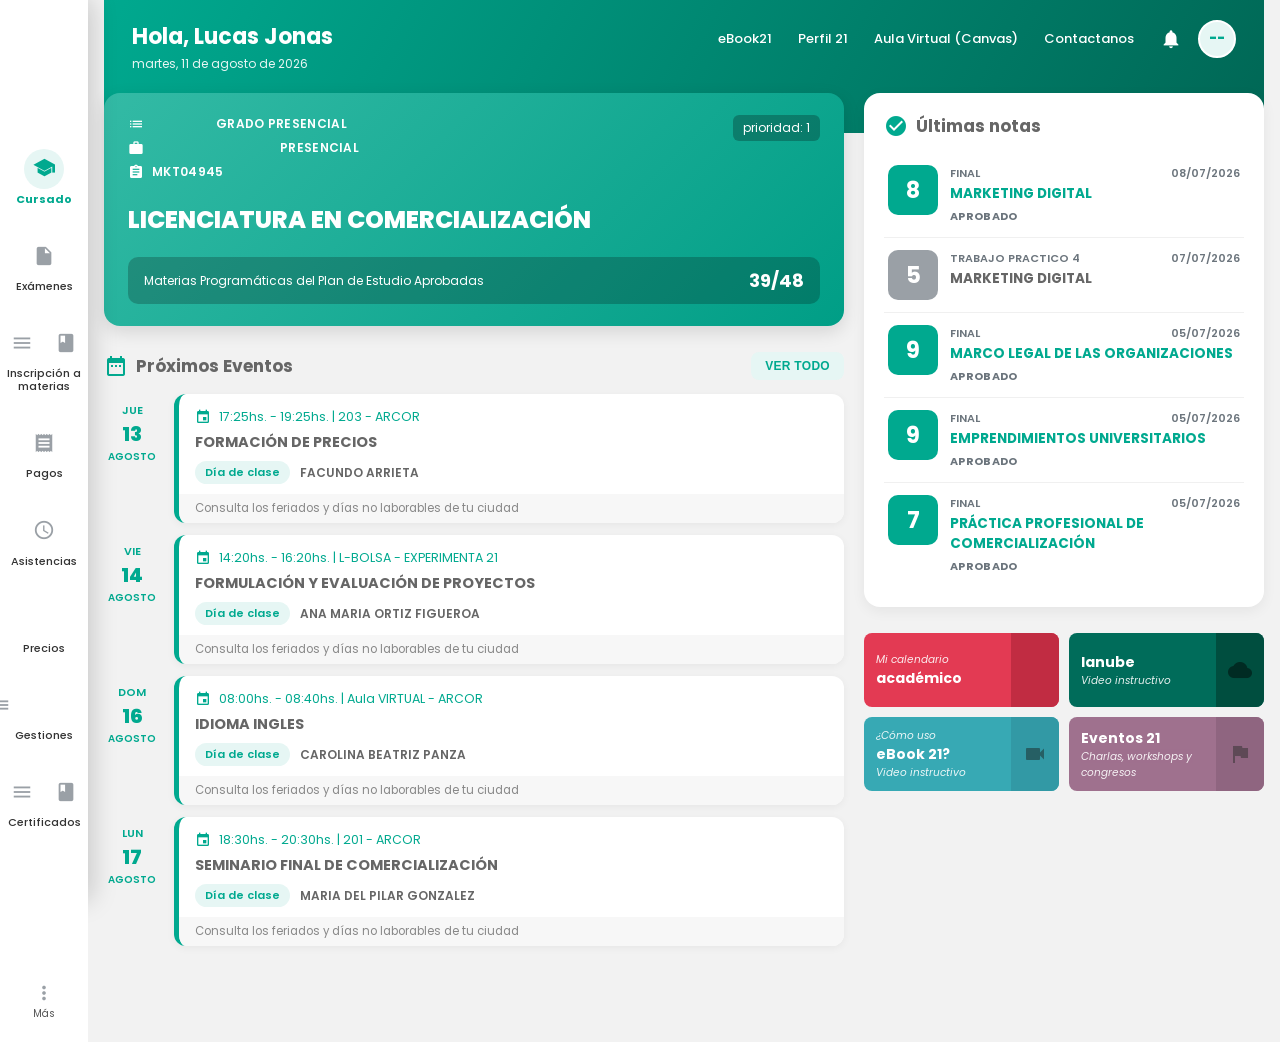
==== commit e6905598: "Update dashboard.html" ====
--- a/dashboard.html
+++ b/dashboard.html
@@ -95,7 +95,7 @@
   .sidebar-more span{font-size:10px;margin-top:2px;}
 
   /* ===== MAIN ===== */
-  .main{flex:1;min-width:0;padding:20px 24px 40px;}
+  .main{padding:0 16px 84px;}
 
   .header{
     background:linear-gradient(120deg,var(--green-1000),var(--deep-green-1000));
